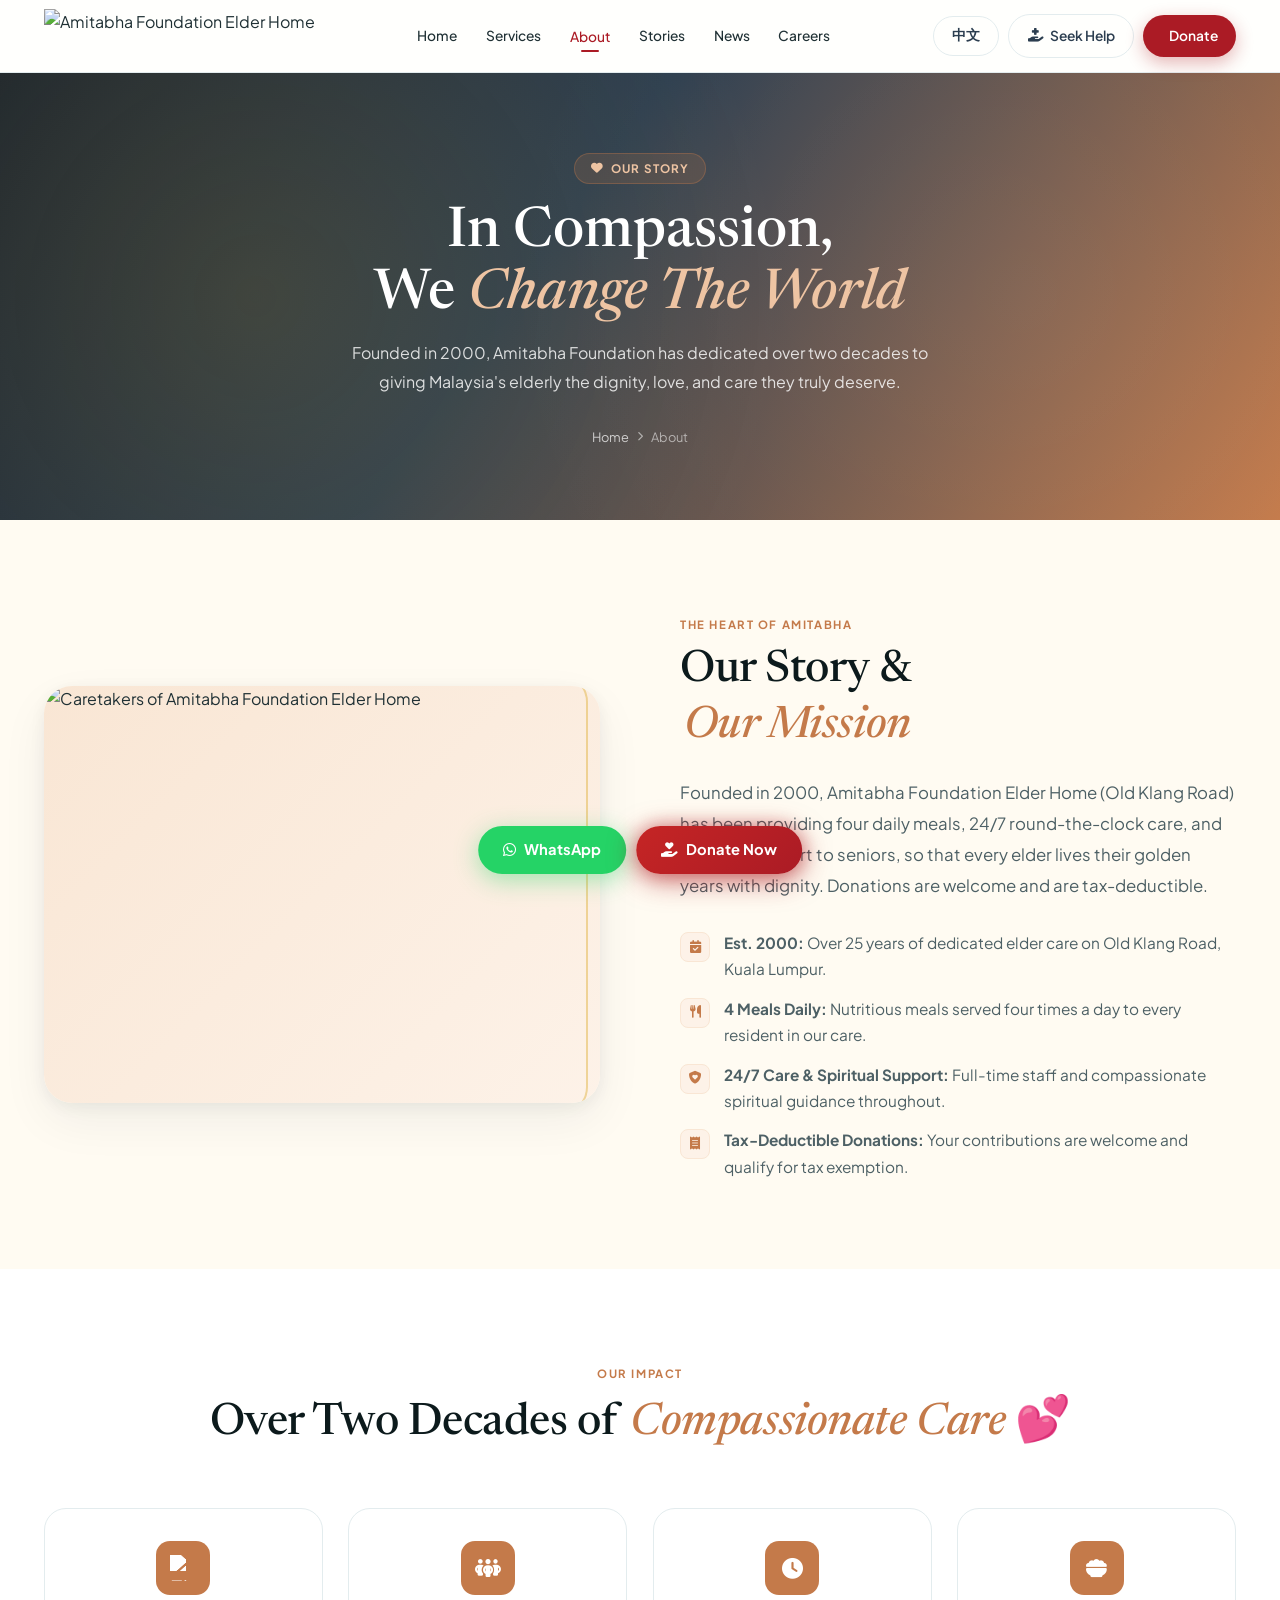
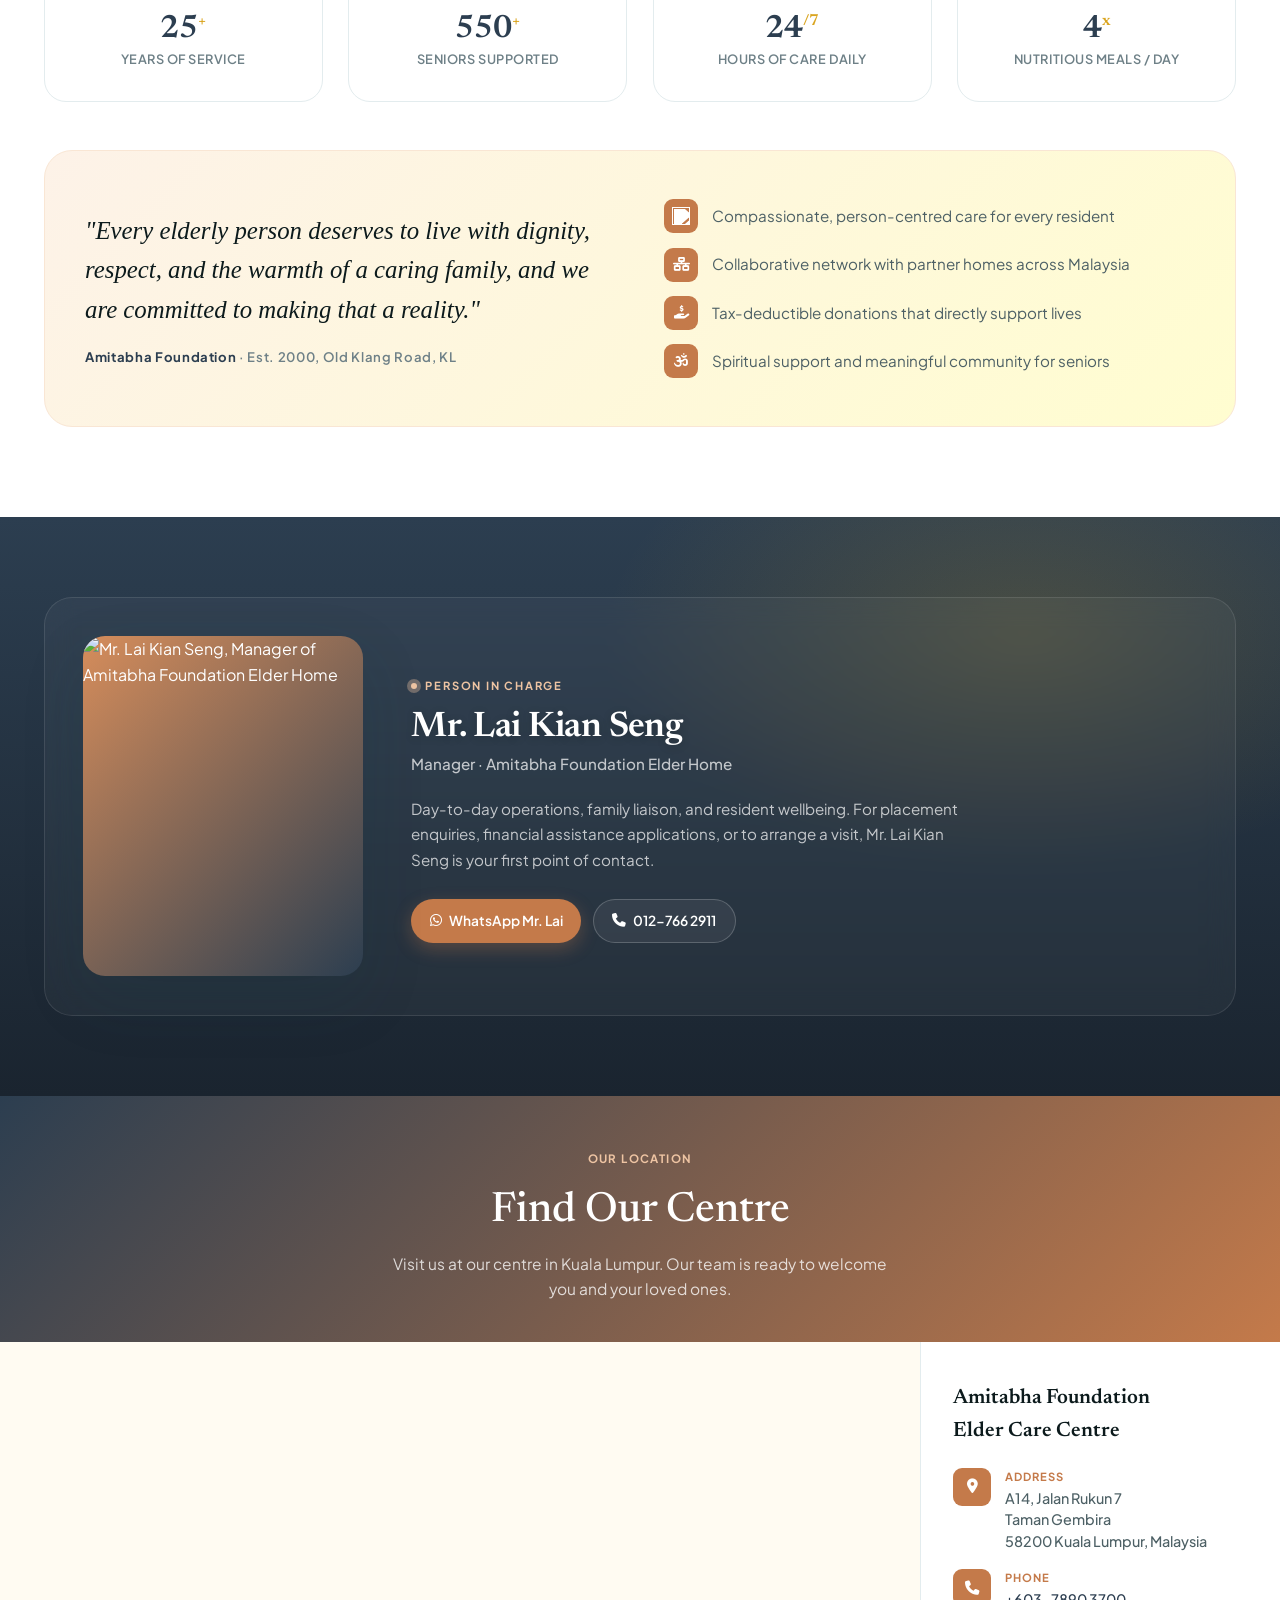
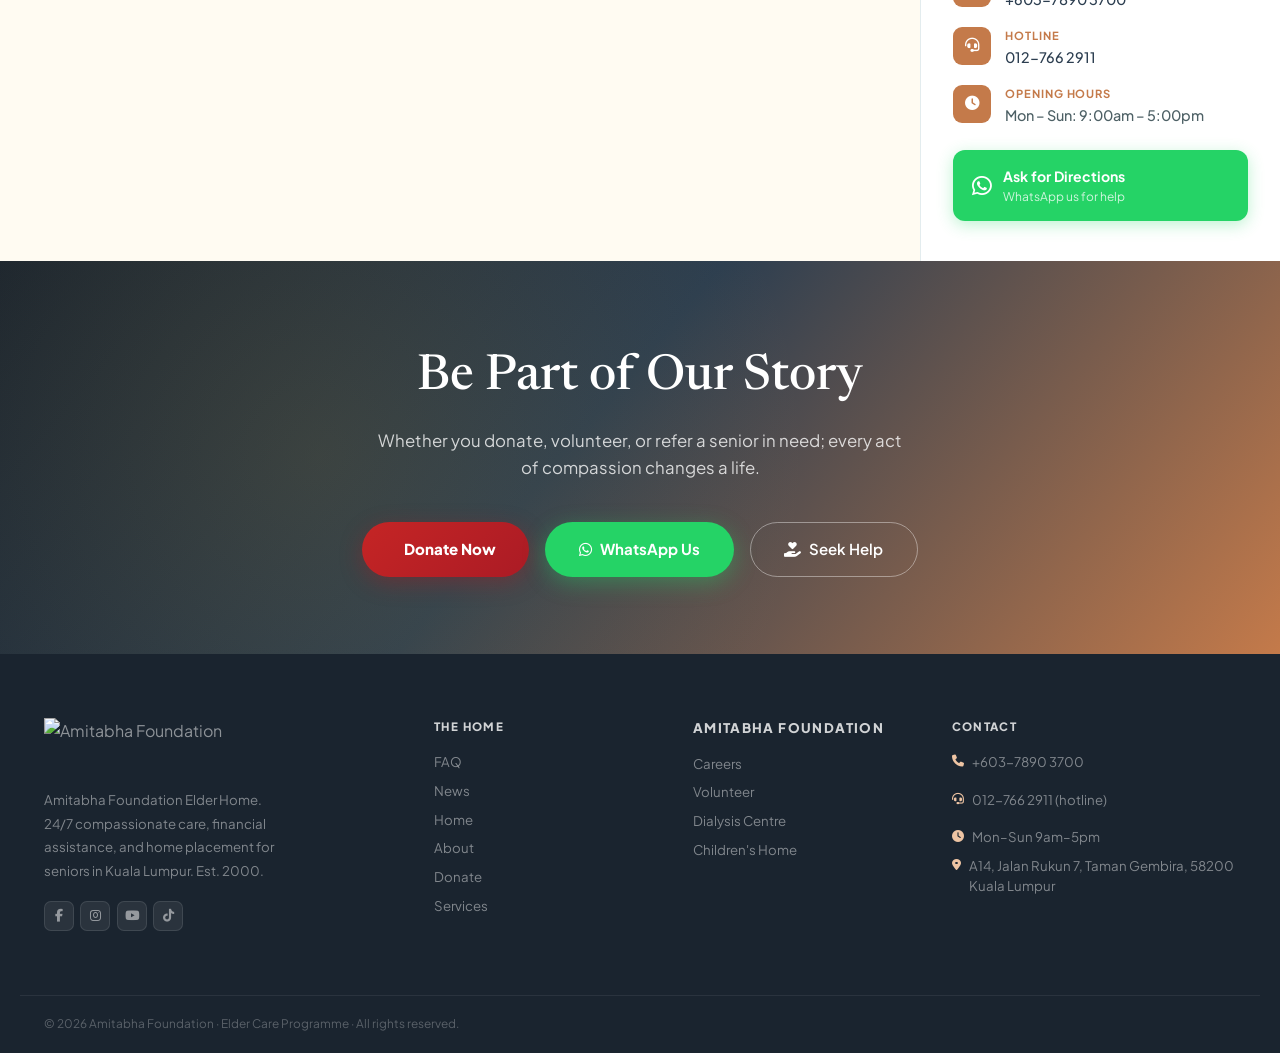
==== about.html @ 6948cfbd "Pin header, hide Sign In from visitors, stop cropping story videos - Use overflow-x: clip on html/bo" ====
﻿<!DOCTYPE html>
<html lang="en" data-zh-title="about.meta.title" data-zh-desc="about.meta.description">
<head>
<meta charset="UTF-8">
<meta name="viewport" content="width=device-width,initial-scale=1.0">
<title>About Us: Amitabha Foundation Elder Home</title>
<meta name="description" content="Founded in 2000, Amitabha Foundation Elder Home has dedicated over two decades to giving Malaysia's elderly the dignity, love, and care they truly deserve.">
<meta name="robots" content="index, follow">
<link rel="canonical" href="https://eldercare.amitabhafoundation.my/about">
<meta property="og:type" content="website">
<meta property="og:site_name" content="Amitabha Foundation Elder Home">
<meta property="og:url" content="https://eldercare.amitabhafoundation.my/about">
<meta property="og:title" content="About Us: Amitabha Foundation Elder Home">
<meta property="og:description" content="Founded in 2000, Amitabha Foundation Elder Home has dedicated over two decades to giving Malaysia's elderly the dignity, love, and care they truly deserve.">
<meta property="og:image" content="https://res.cloudinary.com/dwznza6l9/image/upload/q_auto/f_auto/v1778743537/Gemini_Generated_Image_l4ia4zl4ia4zl4ia_1_a6lpzp.png">
<meta property="og:image:width" content="1200">
<meta property="og:image:height" content="630">
<meta property="og:locale" content="en_MY">
<meta name="twitter:card" content="summary_large_image">
<meta name="twitter:title" content="About Us: Amitabha Foundation Elder Home">
<meta name="twitter:description" content="Founded in 2000, Amitabha Foundation Elder Home has dedicated over two decades to giving Malaysia's elderly the dignity, love, and care they truly deserve.">
<meta name="twitter:image" content="https://res.cloudinary.com/dwznza6l9/image/upload/q_auto/f_auto/v1778743537/Gemini_Generated_Image_l4ia4zl4ia4zl4ia_1_a6lpzp.png">
<link rel="icon" type="image/png" href="Photo/AF_EH%20ARGB%20LOGO%20.png">
  <link rel="icon" type="image/svg+xml" href="/favicon_io/EHKC_favicon.svg" />
  <link rel="apple-touch-icon" sizes="180x180" href="/favicon_io/apple-touch-icon.png" />
  <link rel="icon" type="image/png" sizes="32x32" href="/favicon_io/favicon-32x32.png" />
  <link rel="icon" type="image/png" sizes="16x16" href="/favicon_io/favicon-16x16.png" />
  <link rel="shortcut icon" href="/favicon.ico" />
  <link rel="manifest" href="/site.webmanifest" />
<link rel="preconnect" href="https://fonts.googleapis.com">
<link rel="preconnect" href="https://fonts.gstatic.com" crossorigin>
<script src="api-client.js"></script>
<link href="https://fonts.googleapis.com/css2?family=Plus+Jakarta+Sans:wght@400;500;600;700;800&family=Newsreader:ital,opsz,wght@0,6..72,400;0,6..72,500;0,6..72,600;1,6..72,400;1,6..72,500&display=swap" rel="stylesheet">
<link href="https://cdnjs.cloudflare.com/ajax/libs/font-awesome/6.5.0/css/all.min.css" rel="stylesheet">
<link rel="stylesheet" href="animations.css">
<style>
*,*::before,*::after{margin:0;padding:0;box-sizing:border-box}
:root{
  --teal-900:#1a242f;--teal-800:#2c3e50;--teal-700:#c47a4a;
  --teal-600:#d68d5b;--teal-500:#e3a681;--teal-400:#eec4a3;
  --teal-100:#f9e6d4;--teal-50:#fdf2e8;--teal-25:#fffaf3;
  --gold:#daa520;--gold-d:#b8881a;--gold-l:#f0c75e;
  --ink-900:#0c1a1c;--ink-700:#1f3034;--ink-500:#4d6065;--ink-400:#6e8087;
  --line:#e3ecee;--bg:#fffbf2;--cream:#fffdd0;
  --r:14px;--r-lg:22px;--r-xl:28px;
  --shadow-sm:0 1px 2px rgba(10,40,45,.04),0 2px 8px rgba(10,40,45,.04);
  --shadow:0 4px 16px rgba(10,40,45,.06),0 18px 48px rgba(10,40,45,.06);
  --shadow-lg:0 24px 64px rgba(6,59,61,.14);
  --t:.32s cubic-bezier(.4,0,.2,1);
  --max:1240px;--header-h:72px;
  --sans:"Plus Jakarta Sans",system-ui,sans-serif;
  --serif:"Newsreader",Georgia,serif;
}
html{scroll-behavior:smooth}
html{overflow-x:hidden;max-width:100%}
body{font-family:var(--sans);color:var(--ink-700);background:var(--bg);line-height:1.6;-webkit-font-smoothing:antialiased;overflow-x:hidden}
img{display:block;max-width:100%}
a{color:inherit;text-decoration:none}
ul{list-style:none}
button{font-family:inherit;cursor:pointer;border:none;background:none}

/* Topbar */
/* Header */
header{position:sticky;top:0;z-index:80;background:rgba(255,255,255,.86);backdrop-filter:saturate(160%) blur(18px);-webkit-backdrop-filter:saturate(160%) blur(18px);border-bottom:1px solid var(--line);transition:box-shadow var(--t),background var(--t)}
header.scrolled{background:rgba(255,255,255,.96);box-shadow:0 2px 18px rgba(10,40,45,.06)}
.hdr{max-width:var(--max);margin:auto;padding:0 1.5rem;height:var(--header-h);display:flex;align-items:center;justify-content:space-between;gap:1.2rem}
.brand{display:flex;align-items:center;gap:.7rem}
.brand img{height:54px;width:auto;display:block;object-fit:contain}
.nav{display:flex;gap:.1rem;align-items:center}
.nav a{font-size:.86rem;font-weight:500;color:var(--ink-700);padding:.5rem .85rem;border-radius:8px;transition:color .3s,background .3s}
.nav a:hover{background:rgba(247,230,233,.5);color:#ab1b25}
.nav a.on{color:#ab1b25;background:transparent}
.nav a.on::after{content:"";display:block;width:18px;height:2px;border-radius:2px;background:#ab1b25;margin:2px auto -6px}
.hdr-r{display:flex;align-items:center;gap:.55rem}
.btn{display:inline-flex;align-items:center;gap:.45rem;font-family:inherit;font-weight:600;font-size:.86rem;padding:.62rem 1.15rem;border-radius:999px;transition:all var(--t);white-space:nowrap}
.btn-ghost{color:var(--teal-800);border:1px solid var(--line)}
.btn-primary{background:var(--teal-700);color:#fff;box-shadow:0 6px 18px rgba(196,122,74,.32)}
.btn-primary:hover{background:var(--teal-700);transform:none;box-shadow:0 6px 18px rgba(196,122,74,.32)}
.btn-ghost:hover{background:rgba(196,122,74,.13);border-color:var(--teal-700);color:var(--teal-700)}
.btn-coral{color:#fff;background:#ab1b25;box-shadow:0 6px 18px rgba(171,26,31,.32)}
.btn-coral:hover{background:#8f1619}
.burger{display:none;flex-direction:column;gap:5px;padding:.5rem;cursor:pointer}
.burger span{width:22px;height:2px;background:var(--teal-800);border-radius:2px;transition:all var(--t)}
.burger.open span:nth-child(1){transform:translateY(7px) rotate(45deg)}
.burger.open span:nth-child(2){opacity:0}
.burger.open span:nth-child(3){transform:translateY(-7px) rotate(-45deg)}
.mob-menu{display:none;flex-direction:column;background:#fff;border-top:1px solid var(--line);padding:.6rem 1.5rem 1.2rem}
.mob-menu.open{display:flex}
.mob-menu a{padding:.7rem .3rem;font-size:.95rem;color:var(--ink-700);border-bottom:1px solid var(--line)}
.mob-menu a:last-child{border-bottom:none}

/* Page Hero */
.page-hero{background:linear-gradient(125deg,var(--teal-900) 0%,var(--teal-800) 42%,var(--teal-700) 100%);padding:5rem 1.5rem 4.5rem;text-align:center;position:relative;overflow:hidden}
.page-hero::before{content:'';position:absolute;inset:0;background:radial-gradient(circle at 20% 50%,rgba(218,165,32,.15),transparent 50%),radial-gradient(circle at 80% 50%,rgba(255,255,255,.05),transparent 50%)}
.page-hero-in{position:relative;z-index:1;max-width:760px;margin:auto}
.page-pill{display:inline-flex;align-items:center;gap:.45rem;background:rgba(196,122,74,.18);border:1px solid rgba(196,122,74,.35);color:#eec4a3;padding:.32rem .95rem;border-radius:50px;font-size:.73rem;font-weight:700;letter-spacing:.1em;text-transform:uppercase;margin-bottom:1.2rem}
.page-hero h1{font-family:var(--serif);font-size:clamp(2.2rem,5vw,3.6rem);font-weight:500;color:#fff;line-height:1.1;margin-bottom:.8rem}
.page-hero h1 em{font-style:italic;color:#eec4a3}
.page-hero p{font-size:1rem;color:rgba(255,255,255,.82);max-width:580px;margin:0 auto 1.6rem;line-height:1.8}
.breadcrumb{display:inline-flex;align-items:center;gap:.5rem;font-size:.8rem;color:rgba(255,255,255,.55)}
.breadcrumb a{color:rgba(255,255,255,.72);transition:color var(--t)}
.breadcrumb i{font-size:.6rem}

/* Section */
.sec{padding:6rem 0}
.sec-alt{background:#fff}
.wrap{max-width:var(--max);margin:auto;padding:0 1.5rem}
.eyebrow{display:inline-flex;align-items:center;gap:.5rem;font-size:.71rem;font-weight:700;letter-spacing:.14em;text-transform:uppercase;color:var(--teal-700);margin-bottom:.7rem}
.section-h{font-family:var(--serif);font-size:clamp(2rem,4vw,3rem);font-weight:500;color:var(--ink-900);line-height:1.15;margin-bottom:.9rem;letter-spacing:-.01em}
.section-h em{color:#c47a4a;font-style:italic;background:none!important;-webkit-background-clip:unset!important;background-clip:unset!important;animation:none!important;text-shadow:none!important;overflow:visible;padding-bottom:.12em;padding-left:.08em;display:inline-block;line-height:1.35}
.section-p{font-size:1rem;color:var(--ink-500);max-width:580px;line-height:1.85;margin-bottom:.8rem}

/* About Grid */
.about-grid{display:grid;grid-template-columns:1fr 1fr;gap:5rem;align-items:center}
.story-img{position:relative;border-radius:var(--r-xl);overflow:hidden;aspect-ratio:4/3;background:linear-gradient(135deg,var(--teal-100),var(--teal-50));box-shadow:var(--shadow);display:flex;align-items:center;justify-content:center}
.story-img::before{content:'';position:absolute;top:-12px;left:-12px;right:12px;bottom:-12px;border:2px solid var(--gold);border-radius:var(--r-xl);opacity:.4;z-index:0}
.story-img-ph{display:flex;flex-direction:column;align-items:center;gap:.7rem;color:var(--teal-700);opacity:.4;position:relative;z-index:1}
.story-img-ph i{font-size:4rem}
.story-img-ph p{font-size:.85rem;font-weight:500}
.story-badge{position:absolute;bottom:-18px;left:-18px;z-index:2;background:linear-gradient(135deg,var(--teal-700),var(--teal-800));color:#fff;border-radius:var(--r-lg);padding:1.1rem 1.3rem;text-align:center;box-shadow:var(--shadow)}
.story-badge .bn{font-family:var(--serif);font-size:2.1rem;font-weight:600;line-height:1}
.story-badge .bl{font-size:.68rem;text-transform:uppercase;letter-spacing:.06em;color:rgba(255,255,255,.7);margin-top:.18rem}
.value-list{margin-top:1.8rem;display:flex;flex-direction:column;gap:.85rem}
.v-item{display:flex;align-items:flex-start;gap:.9rem;font-size:.96rem;color:var(--ink-500);line-height:1.7}
.v-icon{width:30px;height:30px;border-radius:8px;flex-shrink:0;margin-top:.12rem;background:var(--teal-50);border:1px solid var(--teal-100);display:flex;align-items:center;justify-content:center;color:var(--teal-700);font-size:.8rem;transition:all var(--t)}
.v-item:hover .v-icon{background:var(--teal-700);color:#fff;border-color:var(--teal-700)}

/* Milestones */
.milestones-grid{display:grid;grid-template-columns:repeat(4,1fr);gap:1.5rem;margin-top:3rem}
.milestone-card{background:#fff;border-radius:var(--r-lg);padding:2rem 1.5rem;text-align:center;border:1px solid var(--line);transition:all var(--t)}
.milestone-card:hover{transform:translateY(-5px);box-shadow:var(--shadow);border-color:var(--teal-100)}
.milestone-icon{width:54px;height:54px;border-radius:14px;background:var(--teal-700);display:flex;align-items:center;justify-content:center;color:#fff;font-size:1.3rem;margin:0 auto 1.1rem}
.milestone-num{font-family:var(--serif);font-size:2rem;font-weight:600;color:var(--teal-800);line-height:1;margin-bottom:.25rem}
.milestone-num sup{font-size:1rem;color:var(--gold)}
.milestone-label{font-size:.8rem;color:var(--ink-400);font-weight:600;letter-spacing:.04em;text-transform:uppercase}

/* Mission Strip */
.mission-strip{background:linear-gradient(135deg,var(--teal-50),var(--cream));border-radius:var(--r-xl);padding:3rem 2.5rem;display:grid;grid-template-columns:1fr 1fr;gap:3rem;align-items:center;margin-top:3rem;border:1px solid var(--teal-100)}
.mission-quote{font-family:"Handlee",cursive;font-size:1.55rem;font-style:italic;color:var(--ink-900);line-height:1.6;margin-bottom:1rem}
.mission-attr{font-size:.82rem;color:var(--ink-400);font-weight:600;letter-spacing:.05em}
.mission-attr strong{color:var(--teal-800)}
.mission-points{display:flex;flex-direction:column;gap:.9rem}
.mp{display:flex;align-items:center;gap:.85rem;font-size:.95rem;color:var(--ink-500)}
.mp-icon{width:34px;height:34px;border-radius:9px;flex-shrink:0;background:var(--teal-700);display:flex;align-items:center;justify-content:center;color:#fff;font-size:.85rem}

/* CTA Band */
.cta-band{background:linear-gradient(130deg,var(--teal-900) 0%,var(--teal-800) 45%,var(--teal-700) 100%);padding:5rem 0;text-align:center;position:relative;overflow:hidden}
.cta-band::before{content:'';position:absolute;inset:0;background:radial-gradient(circle at 25% 50%,rgba(218,165,32,.12),transparent 50%)}
.cta-band h2{font-family:var(--serif);font-size:clamp(2rem,4vw,3.1rem);font-weight:500;color:#fff;margin-bottom:.7rem;position:relative}
.cta-band p{color:rgba(255,255,255,.78);font-size:1.05rem;max-width:540px;margin:0 auto 2.5rem;position:relative}
.cta-btns{display:flex;gap:1rem;justify-content:center;flex-wrap:wrap;position:relative}
.btn-cta-gold{padding:.9rem 2.1rem;background:linear-gradient(135deg,#c52525,#ab1b25);color:#fff;border-radius:999px;font-family:var(--sans);font-weight:800;font-size:.94rem;display:inline-flex;align-items:center;gap:.5rem;box-shadow:0 6px 22px rgba(171,26,31,.38);transition:all var(--t);border:none}
.btn-cta-gold:hover{transform:translateY(-3px);box-shadow:0 12px 32px rgba(171,26,31,.52)}
.btn-cta-wa{padding:.9rem 2.1rem;background:#25d366;color:#fff;border-radius:999px;font-family:var(--sans);font-weight:700;font-size:.94rem;display:inline-flex;align-items:center;gap:.5rem;box-shadow:0 6px 22px rgba(37,211,102,.38);transition:all var(--t)}
.btn-cta-wa:hover{background:#1ebe5a;transform:translateY(-3px)}
.btn-cta-out{padding:.9rem 2.1rem;border:1.5px solid rgba(255,255,255,.4);color:#fff;border-radius:999px;font-family:var(--sans);font-weight:600;font-size:.94rem;display:inline-flex;align-items:center;gap:.5rem;transition:all var(--t)}
.btn-cta-out:hover{background:rgba(255,255,255,.1);border-color:#fff}

/* PERSON IN CHARGE */
.pic-band{background:linear-gradient(180deg,var(--teal-800) 0%,var(--teal-900) 100%);padding:5rem 0;color:#fff;position:relative;overflow:hidden}
.pic-band::before{content:"";position:absolute;inset:0;background:radial-gradient(700px 400px at 80% 20%,rgba(218,165,32,.18),transparent 60%);pointer-events:none}
.pic-grid{position:relative}
.pic-card{display:grid;grid-template-columns:280px 1fr;gap:3rem;align-items:center;background:rgba(255,255,255,.04);border:1px solid rgba(255,255,255,.1);border-radius:var(--r-xl);padding:2.4rem;backdrop-filter:blur(14px)}
.pic-photo{position:relative;width:280px;height:340px;border-radius:var(--r-lg);overflow:hidden;background:linear-gradient(135deg,var(--teal-600),var(--teal-800));box-shadow:var(--shadow-lg)}
.pic-photo img{width:100%;height:100%;object-fit:cover;display:block}
.pic-meta{color:#fff}
.pic-eyebrow{display:inline-flex;align-items:center;gap:.5rem;font-size:.7rem;font-weight:700;letter-spacing:.16em;text-transform:uppercase;color:var(--teal-400);margin-bottom:.85rem}
.pic-eyebrow .dot{width:6px;height:6px;border-radius:50%;background:var(--teal-400);box-shadow:0 0 0 4px rgba(238,196,163,.35)}
.pic-name{font-family:var(--serif);font-weight:600;font-size:2.2rem;letter-spacing:-.015em;line-height:1.1;color:#fff;margin-bottom:.3rem;text-shadow:0 2px 8px rgba(0,0,0,.2)}
.pic-role{font-size:.95rem;color:rgba(255,255,255,.72);margin-bottom:1.2rem;font-weight:500}
.pic-bio{font-size:.95rem;color:rgba(255,255,255,.72);line-height:1.7;margin-bottom:1.6rem;max-width:560px}
.pic-actions{display:flex;gap:.7rem;flex-wrap:wrap}

/* LOCATION MAP */
.map-section{padding:0}
.map-header{background:linear-gradient(135deg,var(--teal-800),var(--teal-700));padding:3rem 1.5rem 2.5rem;text-align:center}
.map-header h2{font-family:var(--serif);font-size:clamp(1.8rem,3.5vw,2.6rem);font-weight:500;color:#fff;margin-bottom:.5rem}
.map-header p{color:rgba(255,255,255,.78);font-size:.97rem;max-width:520px;margin:0 auto}
.map-body{display:grid;grid-template-columns:1fr 360px;max-width:100%}
.map-iframe-wrap{position:relative;height:400px;overflow:hidden}
.map-iframe-wrap iframe{width:100%;height:100%;border:none;display:block}
.map-info{background:#fff;padding:2.5rem 2rem;display:flex;flex-direction:column;justify-content:center;gap:1rem;border-left:1px solid var(--line)}
.map-info h3{font-family:var(--serif);font-size:1.3rem;font-weight:600;color:var(--ink-900);margin-bottom:.2rem}
.mi-row{display:flex;align-items:flex-start;gap:.9rem}
.mi-ico{width:38px;height:38px;border-radius:9px;flex-shrink:0;background:var(--teal-700);display:flex;align-items:center;justify-content:center;color:#fff;font-size:.9rem}
.mi-body .lb{font-size:.7rem;font-weight:700;letter-spacing:.08em;text-transform:uppercase;color:var(--teal-700);margin-bottom:.15rem}
.mi-body .vl{font-size:.9rem;color:var(--ink-500);font-weight:500;line-height:1.5}
.mi-body a{color:var(--teal-800)}.mi-body a:hover{color:var(--teal-700)}
.map-cta{display:flex;align-items:center;gap:.7rem;margin-top:.5rem;padding:.9rem 1.2rem;background:#25d366;border-radius:12px;color:#fff;box-shadow:0 4px 16px rgba(37,211,102,.3);transition:all var(--t)}
.map-cta:hover{background:#1ebe5a;transform:translateY(-2px)}
.map-cta i{font-size:1.4rem}
.map-cta .mc-t{font-weight:700;font-size:.88rem}
.map-cta .mc-s{font-size:.75rem;color:rgba(255,255,255,.78)}

/* FOOTER */
footer{background:var(--teal-900);color:rgba(255,255,255,.5)}
.foot-top{max-width:var(--max);margin:auto;padding:3.5rem 1.5rem 2.5rem;display:grid;grid-template-columns:1.6fr 1fr 1fr 1.3fr;gap:2.5rem}
.foot-brand img{height:54px;width:auto;display:block;object-fit:contain;margin-bottom:1rem}
.foot-brand p{font-size:.83rem;line-height:1.8;color:rgba(255,255,255,.45);max-width:240px;margin-bottom:1.1rem}
.foot-soc{display:flex;gap:.4rem}
.foot-soc a{width:30px;height:30px;border-radius:7px;background:rgba(255,255,255,.07);border:1px solid rgba(255,255,255,.1);color:rgba(255,255,255,.5);display:inline-flex;align-items:center;justify-content:center;font-size:.8rem;transition:all var(--t)}
.foot-soc a:hover{background:var(--teal-700);color:#fff;border-color:var(--teal-700);transform:translateY(-2px)}
.foot-col h4{font-size:.72rem;font-weight:800;letter-spacing:.12em;text-transform:uppercase;color:rgba(255,255,255,.8);margin-bottom:1rem}
.foot-col a,.foot-col .fci{display:flex;align-items:flex-start;gap:.5rem;font-size:.83rem;color:rgba(255,255,255,.45);margin-bottom:.55rem;transition:color var(--t);line-height:1.5}
.foot-col a:hover{color:rgba(255,255,255,.85)}
.foot-col .fci i{color:var(--teal-400);font-size:.75rem;margin-top:.2rem;flex-shrink:0}
.foot-col a i{color:var(--teal-400);font-size:.75rem;flex-shrink:0}
.foot-bot{max-width:var(--max);margin:auto;padding:1.1rem 1.5rem;border-top:1px solid rgba(255,255,255,.07);display:flex;align-items:center;justify-content:space-between;flex-wrap:wrap;gap:.6rem}
.foot-bot p{font-size:.74rem;color:rgba(255,255,255,.28)}

/* Float WA */
.float-bar{position:fixed;bottom:1.6rem;left:50%;transform:translateX(-50%);z-index:999;display:flex;gap:.65rem;align-items:center}
.float-wa{display:inline-flex;align-items:center;gap:.5rem;padding:.78rem 1.55rem;border-radius:999px;font-weight:700;font-size:.92rem;font-family:var(--sans);white-space:nowrap;transition:all var(--t);background:#25d366;color:#fff;box-shadow:0 6px 24px rgba(37,211,102,.42);text-decoration:none}
.float-wa:hover{background:#1ebe5a;transform:translateY(-3px);box-shadow:0 10px 30px rgba(37,211,102,.58)}
.float-donate{display:inline-flex;align-items:center;gap:.5rem;padding:.78rem 1.55rem;border-radius:999px;font-weight:700;font-size:.92rem;font-family:var(--sans);white-space:nowrap;transition:all var(--t);background:linear-gradient(135deg,#c52525,#ab1b25);color:#fff;box-shadow:0 6px 28px rgba(171,26,31,.6),0 0 18px rgba(171,26,31,.35);animation:donatePulse 2.8s ease-in-out infinite;text-decoration:none}
.float-donate:hover{background:#8f1419;transform:translateY(-3px);box-shadow:0 10px 30px rgba(171,26,31,.55);animation-play-state:paused}
@keyframes donatePulse{0%,100%{box-shadow:0 6px 28px rgba(171,26,31,.6),0 0 16px rgba(171,26,31,.4),0 0 0 0 rgba(171,26,31,.0)}50%{box-shadow:0 8px 36px rgba(171,26,31,.8),0 0 40px rgba(171,26,31,.55),0 0 0 10px rgba(171,26,31,.12)}}
@media(max-width:640px){.float-bar{left:auto;right:1.2rem;transform:none;bottom:1.4rem;flex-direction:column;gap:.5rem}.float-wa,.float-donate{width:52px;height:52px;padding:0;border-radius:50%;justify-content:center;font-size:1.35rem}.float-wa .fl-label,.float-donate .fl-label{display:none}}

/* AOS */
.aos{opacity:0;transform:translateY(28px);transition:opacity .8s ease,transform .8s cubic-bezier(.2,.7,.3,1)}
.aos-l{opacity:0;transform:translateX(-28px);transition:opacity .8s ease,transform .8s cubic-bezier(.2,.7,.3,1)}
.aos-r{opacity:0;transform:translateX(28px);transition:opacity .8s ease,transform .8s cubic-bezier(.2,.7,.3,1)}
.aos.in,.aos-l.in,.aos-r.in{opacity:1;transform:none}
.d1{transition-delay:.08s}.d2{transition-delay:.16s}.d3{transition-delay:.24s}

@media(max-width:1024px){
  .nav{display:none}.burger{display:flex}.hdr-r .btn-ghost{display:none}
  .about-grid{grid-template-columns:1fr;gap:3rem}
  .story-img{max-width:460px;margin:auto}
  .milestones-grid{grid-template-columns:1fr 1fr}
  .mission-strip{grid-template-columns:1fr}
  .foot-top{grid-template-columns:1fr 1fr}
  .map-body{grid-template-columns:1fr}
  .map-info{border-left:none;border-top:1px solid var(--line)}
  .map-iframe-wrap{height:280px}
}
@media(max-width:900px){
  .pic-card{grid-template-columns:1fr;gap:1.6rem;padding:1.6rem;text-align:center}
  .pic-photo{margin:auto;width:200px;height:240px}
  .pic-actions{justify-content:center}
}
@media(max-width:640px){
  .sec{padding:3.5rem 0}
  .milestones-grid{grid-template-columns:1fr 1fr}
  .cta-band{padding:3.5rem 0}.cta-btns{flex-direction:column;align-items:center}
  .foot-top{grid-template-columns:1fr}
  .foot-bot{flex-direction:column;text-align:center}
  .mission-strip{padding:2rem 1.2rem}
}
@media(max-width:480px){
  .sec{padding:2.5rem 0}
  .wrap{padding:0 1.1rem}
  .cta-btns>*{width:100%;justify-content:center}
  h2.section-h{font-size:clamp(1.5rem,6vw,2rem)}
  .btn-lg{padding:.75rem 1.3rem;font-size:.88rem}
}</style>
<style>
@keyframes donateGlow{0%,100%{box-shadow:0 4px 18px rgba(171,26,31,.5),0 0 0 0 rgba(171,26,31,0)}50%{box-shadow:0 6px 28px rgba(171,26,31,.85),0 0 24px rgba(171,26,31,.5),0 0 0 8px rgba(171,26,31,.13)}}
.btn-cta-gold,.btn-coral{animation:donateGlow 2.5s ease-in-out infinite}
.donate-img{height:1.1em;width:auto;display:block;filter:brightness(0) invert(1) drop-shadow(0 0 4px rgba(255,255,255,.6))}
.donate-img-plain{height:1.1em;width:auto;vertical-align:middle;display:inline-block}
</style>
<link rel="stylesheet" href="responsive.css">
<script type="application/ld+json">
{
  "@context": "https://schema.org",
  "@type": "AboutPage",
  "name": "About Amitabha Foundation Elder Home",
  "url": "https://eldercare.amitabhafoundation.my/about",
  "description": "Founded in 2000, Amitabha Foundation Elder Home has dedicated over two decades to giving Malaysia's elderly the dignity, love, and care they truly deserve.",
  "about": {
    "@type": "Organization",
    "name": "Amitabha Foundation Elder Home",
    "foundingDate": "2000",
    "address": {
      "@type": "PostalAddress",
      "streetAddress": "A14, Jalan Rukun 7, Taman Gembira",
      "addressLocality": "Kuala Lumpur",
      "postalCode": "58200",
      "addressCountry": "MY"
    }
  }
}
</script>
</head>
<body>

<!-- HEADER -->
<header id="hdr">
  <div class="hdr">
    <a href="/" class="brand">
      <img src="Photo/AF_EH%20ARGB%20LOGO%20.png" alt="Amitabha Foundation Elder Home">
    </a>
    <nav class="nav">
      <a href="/" data-i18n="nav.home">Home</a>
      <a href="/services" data-i18n="nav.services">Services</a>
      <a href="/about" class="on" data-i18n="nav.about">About</a>
      <a href="/stories" data-i18n="nav.stories">Stories</a>

      <a href="/blog" data-i18n="nav.news">News</a>
      <a href="/jobs" data-i18n="nav.careers">Careers</a>
    </nav>
    <div class="hdr-r">
      <button class="lang-toggle btn btn-ghost" id="lang-toggle-desk">中文</button>
      <a href="https://wa.me/60127662911?text=I%20need%20help%20with%20elder%20care%20and%20support." class="btn btn-ghost"><i class="fa fa-hand-holding-medical"></i> <span data-i18n="nav.seekHelp">Seek Help</span></a>
      <div id="nav-auth"><a href="/login" class="btn btn-ghost"><i class="fa fa-user"></i> <span data-i18n="nav.signIn">Sign In</span></a></div>
      <a href="https://m.amitabhafoundation.my/en/donation" class="btn btn-coral" target="_blank" rel="noopener"><img src="Photo/Repair%20scenshot%20website/Donation%201.png" class="donate-img" alt=""> <span data-i18n="nav.donate">Donate</span></a>
      <button class="burger" id="burger" aria-label="Menu"><span></span><span></span><span></span></button>
    </div>
  </div>
  <nav class="mob-menu" id="mob-menu">
    <a href="/" data-i18n="nav.home">Home</a>
    <a href="/services" data-i18n="nav.services">Services</a>
    <a href="/about" data-i18n="nav.about">About</a>
    <a href="/stories" data-i18n="nav.stories">Stories</a>

    <a href="/blog" data-i18n="nav.news">News</a>
    <a href="/jobs" data-i18n="nav.careers">Careers</a>
    <a href="/login" id="mob-signin"><i class="fa fa-user"></i> <span data-i18n="nav.signIn">Sign In</span></a>
    <a href="https://wa.me/60127662911?text=I%20need%20help%20with%20elder%20care%20and%20support." style="color:var(--teal-700);font-weight:700"><i class="fa fa-hand-holding-medical"></i> <span data-i18n="nav.seekHelp">Seek Help</span></a>
    <a href="https://m.amitabhafoundation.my/en/donation" target="_blank" rel="noopener" style="color:#ab1b25;font-weight:700"><img src="Photo/Repair%20scenshot%20website/Donation%201.png" class="donate-img-plain" alt=""> <span data-i18n="nav.donateNow">Donate Now</span></a>
    <button class="lang-toggle btn btn-ghost" style="width:100%;text-align:left;margin-top:.5rem">中文</button>
  </nav>
</header>

<!-- PAGE HERO -->
<div class="page-hero">
  <div class="page-hero-in">
    <div class="page-pill"><i class="fa fa-heart"></i> <span data-i18n="about.hero.pill">Our Story</span></div>
    <h1 data-i18n-html="about.hero.h1">In Compassion,<br>We <em>Change The World</em></h1>
    <p data-i18n="about.hero.p">Founded in 2000, Amitabha Foundation has dedicated over two decades to giving Malaysia's elderly the dignity, love, and care they truly deserve.</p>
    <div class="breadcrumb"><a href="/" data-i18n="nav.home">Home</a><i class="fa fa-chevron-right"></i><span data-i18n="nav.about">About</span></div>
  </div>
</div>

<!-- ABOUT STORY -->
<section class="sec" id="about">
  <div class="wrap">
    <div class="about-grid">
      <div class="story-img aos-l">
        <img src="Photo/Ehkc%20photo/Gemini_Generated_Image_gl22dmgl22dmgl22.png" alt="Caretakers of Amitabha Foundation Elder Home" style="position:absolute;inset:0;width:100%;height:100%;object-fit:cover;z-index:1;display:block">
      </div>
      <div class="aos-r d1">
        <div class="eyebrow" data-i18n="about.story.eyebrow">The Heart of Amitabha</div>
        <h2 class="section-h" data-i18n-html="about.story.h2">Our Story &amp;<br><em>Our Mission</em></h2>
        <p class="section-p" data-i18n="about.story.p">Founded in 2000, Amitabha Foundation Elder Home (Old Klang Road) has been providing four daily meals, 24/7 round-the-clock care, and spiritual support to seniors, so that every elder lives their golden years with dignity. Donations are welcome and are tax-deductible.</p>
        <ul class="value-list">
          <li class="v-item"><div class="v-icon"><i class="fa fa-calendar-check"></i></div><span data-i18n-html="about.value1"><strong>Est. 2000:</strong> Over 25 years of dedicated elder care on Old Klang Road, Kuala Lumpur.</span></li>
          <li class="v-item"><div class="v-icon"><i class="fa fa-utensils"></i></div><span data-i18n-html="about.value2"><strong>4 Meals Daily:</strong> Nutritious meals served four times a day to every resident in our care.</span></li>
          <li class="v-item"><div class="v-icon"><i class="fa fa-shield-heart"></i></div><span data-i18n-html="about.value3"><strong>24/7 Care &amp; Spiritual Support:</strong> Full-time staff and compassionate spiritual guidance throughout.</span></li>
          <li class="v-item"><div class="v-icon"><i class="fa fa-receipt"></i></div><span data-i18n-html="about.value4"><strong>Tax-Deductible Donations:</strong> Your contributions are welcome and qualify for tax exemption.</span></li>
        </ul>
      </div>
    </div>
  </div>
</section>

<!-- MILESTONES -->
<section class="sec sec-alt">
  <div class="wrap">
    <div style="text-align:center;margin-bottom:3rem">
      <div class="eyebrow aos" style="justify-content:center" data-i18n="about.mile.eyebrow">Our Impact</div>
      <h2 class="section-h aos d1" data-i18n-html="about.mile.h2">Over Two Decades of <em>Compassionate Care</em> 💕</h2>
    </div>
    <div class="milestones-grid">
      <div class="milestone-card aos">
        <div class="milestone-icon"><img src="Photo/Repair%20scenshot%20website/Elderly%20Home%20Placement.png" alt="Elderly Home Placement" style="width:26px;height:26px;object-fit:contain;filter:brightness(0) invert(1)"></div>
        <div class="milestone-num">25<sup>+</sup></div>
        <div class="milestone-label" data-i18n="about.mile1.label">Years of Service</div>
      </div>
      <div class="milestone-card aos d1">
        <div class="milestone-icon"><i class="fa fa-people-group"></i></div>
        <div class="milestone-num">550<sup>+</sup></div>
        <div class="milestone-label" data-i18n="about.mile2.label">Seniors Supported</div>
      </div>
      <div class="milestone-card aos d2">
        <div class="milestone-icon"><i class="fa fa-clock"></i></div>
        <div class="milestone-num">24<sup>/7</sup></div>
        <div class="milestone-label" data-i18n="about.mile3.label">Hours of Care Daily</div>
      </div>
      <div class="milestone-card aos d3">
        <div class="milestone-icon"><i class="fa fa-bowl-food"></i></div>
        <div class="milestone-num">4<sup>x</sup></div>
        <div class="milestone-label" data-i18n="about.mile4.label">Nutritious Meals / Day</div>
      </div>
    </div>

    <div class="mission-strip">
      <div>
        <p class="mission-quote" data-i18n="about.mission.quote">"Every elderly person deserves to live with dignity, respect, and the warmth of a caring family, and we are committed to making that a reality."</p>
        <p class="mission-attr" data-i18n-html="about.mission.attr"><strong>Amitabha Foundation</strong> · Est. 2000, Old Klang Road, KL</p>
      </div>
      <div class="mission-points">
        <div class="mp"><div class="mp-icon"><img src="Photo/Repair%20scenshot%20website/Compassion.png" alt="" style="width:18px;height:18px;object-fit:contain;filter:brightness(0) invert(1)"></div><span data-i18n="about.mp1">Compassionate, person-centred care for every resident</span></div>
        <div class="mp"><div class="mp-icon"><i class="fa fa-network-wired"></i></div><span data-i18n="about.mp2">Collaborative network with partner homes across Malaysia</span></div>
        <div class="mp"><div class="mp-icon"><i class="fa fa-hand-holding-dollar"></i></div><span data-i18n="about.mp3">Tax-deductible donations that directly support lives</span></div>
        <div class="mp"><div class="mp-icon"><i class="fa fa-om"></i></div><span data-i18n="about.mp4">Spiritual support and meaningful community for seniors</span></div>
      </div>
    </div>
  </div>
</section>

<!-- PERSON IN CHARGE -->
<section class="pic-band">
  <div class="wrap">
    <div class="pic-grid">
      <div class="pic-card">
        <div class="pic-photo"><img src="Photo/EHKC%20CORPORATE/_DSC3358.jpg" alt="Mr. Lai Kian Seng, Manager of Amitabha Foundation Elder Home" loading="lazy"></div>
        <div class="pic-meta">
          <div class="pic-eyebrow"><span class="dot"></span> <span data-i18n="pic.eyebrow">Person in charge</span></div>
          <h3 class="pic-name" data-i18n="pic.name">Mr. Lai Kian Seng</h3>
          <div class="pic-role" data-i18n="pic.role">Manager · Amitabha Foundation Elder Home</div>
          <p class="pic-bio" data-i18n="pic.bio">Day-to-day operations, family liaison, and resident wellbeing. For placement enquiries, financial assistance applications, or to arrange a visit, Mr. Lai Kian Seng is your first point of contact.</p>
          <div class="pic-actions">
            <a href="https://wa.me/60127662911" class="btn btn-primary" target="_blank" rel="noopener"><i class="fab fa-whatsapp"></i> <span data-i18n="pic.cta">WhatsApp Mr. Lai</span></a>
            <a href="tel:+60127662911" class="btn btn-ghost" style="background:rgba(255,255,255,.06);color:#fff;border-color:rgba(255,255,255,.2)"><i class="fa fa-phone"></i> 012-766 2911</a>
          </div>
        </div>
      </div>
    </div>
  </div>
</section>

<!-- LOCATION MAP -->
<div class="map-section" id="location">
  <div class="map-header">
    <div class="eyebrow" style="display:inline-flex;align-items:center;gap:.4rem;font-size:.72rem;font-weight:700;letter-spacing:.12em;text-transform:uppercase;color:#eec4a3;margin-bottom:.6rem" data-i18n="loc.eyebrow">Our Location</div>
    <h2 data-i18n="loc.h2">Find Our Centre</h2>
    <p data-i18n="loc.p">Visit us at our centre in Kuala Lumpur. Our team is ready to welcome you and your loved ones.</p>
  </div>
  <div class="map-body">
    <div class="map-iframe-wrap">
      <iframe src="https://maps.google.com/maps?q=Taman+Gembira+Jalan+Rukun+7+58200+Kuala+Lumpur+Malaysia&output=embed&z=16" allowfullscreen="" loading="lazy" referrerpolicy="no-referrer-when-downgrade" title="Amitabha Foundation Location"></iframe>
    </div>
    <div class="map-info">
      <h3 data-i18n-html="loc.name">Amitabha Foundation<br>Elder Care Centre</h3>
      <div class="mi-row"><div class="mi-ico"><i class="fa fa-location-dot"></i></div><div class="mi-body"><div class="lb" data-i18n="loc.addr.lb">Address</div><div class="vl">A14, Jalan Rukun 7<br>Taman Gembira<br>58200 Kuala Lumpur, Malaysia</div></div></div>
      <div class="mi-row"><div class="mi-ico"><i class="fa fa-phone"></i></div><div class="mi-body"><div class="lb" data-i18n="loc.phone.lb">Phone</div><div class="vl"><a href="tel:+60378903700">+603-7890 3700</a></div></div></div>
      <div class="mi-row"><div class="mi-ico"><i class="fa fa-headset"></i></div><div class="mi-body"><div class="lb" data-i18n="loc.hotline.lb">Hotline</div><div class="vl"><a href="tel:+60127662911">012-766 2911</a></div></div></div>
      <div class="mi-row"><div class="mi-ico"><i class="fa fa-clock"></i></div><div class="mi-body"><div class="lb" data-i18n="loc.hours.lb">Opening Hours</div><div class="vl" data-i18n="loc.hours.val">Mon – Sun: 9:00am – 5:00pm</div></div></div>
      <a class="map-cta" href="https://wa.me/60127662911?text=Hello%2C%20I%20would%20like%20to%20visit%20the%20Amitabha%20Foundation%20centre." target="_blank" rel="noopener">
        <i class="fab fa-whatsapp"></i>
        <div><div class="mc-t" data-i18n="loc.dir.title">Ask for Directions</div><div class="mc-s" data-i18n="loc.dir.sub">WhatsApp us for help</div></div>
      </a>
    </div>
  </div>
</div>

<!-- CTA BAND -->
<div class="cta-band">
  <div class="wrap">
    <h2 data-i18n="about.cta.h2">Be Part of Our Story</h2>
    <p data-i18n="about.cta.p">Whether you donate, volunteer, or refer a senior in need; every act of compassion changes a life.</p>
    <div class="cta-btns">
      <a href="https://m.amitabhafoundation.my/en/donation" class="btn-cta-gold" target="_blank" rel="noopener"><img src="Photo/Repair%20scenshot%20website/Donation%201.png" class="donate-img" alt=""> <span data-i18n="nav.donateNow">Donate Now</span></a>
      <a href="https://wa.me/60127662911?text=Hello%2C%20I%20need%20help%20with%20Elder%20Support." class="btn-cta-wa" target="_blank" rel="noopener" data-i18n-html="st.cta.wa"><i class="fab fa-whatsapp"></i> WhatsApp Us</a>
      <a href="https://wa.me/60127662911?text=I%20need%20help%20with%20elder%20care%20and%20support." class="btn-cta-out"><i class="fa fa-hand-holding-heart"></i> <span data-i18n="cta.seekHelp">Seek Help</span></a>
    </div>
  </div>
</div>

<!-- FOOTER -->
<footer>
  <div class="foot-top">
    <div class="foot-brand">
      <a href="https://amitabhafoundation.my/" target="_blank" rel="noopener"><img src="Photo/AF_EH%20ARGB%20LOGO%20.png" alt="Amitabha Foundation"></a>
      <p data-i18n="foot.p">Amitabha Foundation Elder Home. 24/7 compassionate care, financial assistance, and home placement for seniors in Kuala Lumpur. Est. 2000.</p>
      <div class="foot-soc">
        <a href="https://www.facebook.com/people/Amitabha-Foundation-Elder-Home/61578688747686/" target="_blank" rel="noopener"><i class="fab fa-facebook-f"></i></a>
        <a href="https://www.instagram.com/amitabhafoundation" target="_blank" rel="noopener"><i class="fab fa-instagram"></i></a>
        <a href="https://www.youtube.com/@amitabhafoundation" target="_blank" rel="noopener"><i class="fab fa-youtube"></i></a>
        <a href="#"><i class="fab fa-tiktok"></i></a>
      </div>
    </div>
    <div class="foot-col">
      <h4 data-i18n="foot.c1.h4">The Home</h4>
      <a href="/faq" data-i18n="foot.c1.faq">FAQ</a>
      <a href="/blog" data-i18n="foot.c1.news">News</a>
      <a href="/" data-i18n="foot.c1.home">Home</a>
      <a href="/about" data-i18n="foot.c1.about">About</a>
      <a href="https://m.amitabhafoundation.my/en/donation" target="_blank" rel="noopener" data-i18n="foot.c1.donate">Donate</a>

      <a href="/services" data-i18n="foot.c1.services">Services</a>
    </div>
    <div class="foot-col">
      <h4><a href="https://amitabhafoundation.my/" target="_blank" rel="noopener" style="color:inherit;text-decoration:none" data-i18n="foot.c2.h4">Amitabha Foundation</a></h4>
      <a href="/jobs" data-i18n="foot.c2.careers">Careers</a>
      <a href="https://wa.me/60127662911" target="_blank" rel="noopener" data-i18n="foot.c2.volunteer">Volunteer</a>
      <a href="https://amitabhafoundation.my/" target="_blank" rel="noopener" data-i18n="foot.c2.dialysis">Dialysis Centre</a>
      <a href="https://amitabhafoundation.my/" target="_blank" rel="noopener" data-i18n="foot.c2.children">Children's Home</a>
    </div>
    <div class="foot-col">
      <h4 data-i18n="foot.c3.h4">Contact</h4>
      <div class="fci"><i class="fa fa-phone"></i><a href="tel:+60378903700">+603-7890 3700</a></div>
      <div class="fci"><i class="fa fa-headset"></i><a href="tel:+60127662911">012-766 2911 (hotline)</a></div>
      <div class="fci"><i class="fa fa-clock"></i><span data-i18n="foot.c3.hours">Mon–Sun 9am–5pm</span></div>
      <div class="fci"><i class="fa fa-location-dot"></i><span>A14, Jalan Rukun 7, Taman Gembira, 58200 Kuala Lumpur</span></div>
    </div>
  </div>
  <div class="foot-bot">
    <p data-i18n="foot.copyright">© 2026 Amitabha Foundation · Elder Care Programme · All rights reserved.</p>
  </div>
</footer>

<div class="float-bar">
  <a class="float-wa" href="https://wa.me/60127662911" target="_blank" rel="noopener"><i class="fab fa-whatsapp"></i> <span class="fl-label">WhatsApp</span></a>
  <a class="float-donate" href="https://m.amitabhafoundation.my/en/donation" target="_blank" rel="noopener"><i class="fa fa-hand-holding-heart"></i> <span class="fl-label" data-i18n="float.donate">Donate Now</span></a>
</div>

<script>
const hdr=document.getElementById('hdr');
const burger=document.getElementById('burger');
const mob=document.getElementById('mob-menu');
burger.addEventListener('click',()=>{burger.classList.toggle('open');mob.classList.toggle('open');});
mob.querySelectorAll('a').forEach(a=>a.addEventListener('click',()=>{burger.classList.remove('open');mob.classList.remove('open');}));
window.addEventListener('scroll',()=>{hdr.classList.toggle('scrolled',window.scrollY>30);},{passive:true});
const aosObs=new IntersectionObserver(entries=>{entries.forEach(e=>{if(e.isIntersecting){e.target.classList.add('in');aosObs.unobserve(e.target);}});},{threshold:.12});
document.querySelectorAll('.aos,.aos-l,.aos-r').forEach(el=>aosObs.observe(el));
(async () => {
  const { data: { session } } = await sb.auth.getSession();
  if (!session) return;
  const { data: profile } = await sb.from('profiles').select('name,role').eq('id', session.user.id).single();
  const first = (profile?.name || session.user.email?.split('@')[0] || 'Account').split(' ')[0];
  if (profile?.role !== 'admin') return;
  document.body.classList.add('is-admin');
  const dest = 'admin.html';
  const authEl = document.getElementById('nav-auth');
  const mobEl  = document.getElementById('mob-signin');
  if (authEl) authEl.innerHTML = `<a href="${dest}" class="btn btn-ghost"><i class="fa fa-user"></i> ${first}</a>`;
  if (mobEl)  { mobEl.href = dest; mobEl.innerHTML = `<i class="fa fa-user"></i> ${first}`; }
})();
</script>
<script src="lang.js"></script>
<script>if (typeof initLang === 'function') initLang();</script>
<script src="animations.js"></script>
</body>
</html>
---- responsive.css ----
/* ======================================================
   EHKC — Global Responsive Overrides (clamp-first)
   Link this LAST in <head> after all inline <style> blocks
   ====================================================== */

/* 1. Overflow guard — missing on dashboard, login, signup, admin
      `clip` (not `hidden`) so <body> doesn't become a scroll container,
      which would stop the sticky header from pinning. */
html, body { overflow-x: hidden; max-width: 100%; }
@supports (overflow-x: clip) {
  html, body { overflow-x: clip !important; }
}

/* 1b. Header always pinned to the top while scrolling */
#hdr { position: sticky !important; top: 0; z-index: 100; }

/* 1c. Sign In is admin-only — revealed by the nav-auth script for admins */
#nav-auth, #mob-signin { display: none !important; }
body.is-admin #nav-auth { display: block !important; }
body.is-admin #mob-signin { display: flex !important; }

/* 2. Hide cursor-glow on touch devices — better than JS width check */
@media (pointer: coarse) {
  #cursor-glow { display: none !important; }
}

/* 3. Burger tap target (appears at ≤1024px) */
@media (max-width: 1024px) {
  .burger {
    padding: 0.7rem;
    min-width: 44px;
    min-height: 44px;
    display: flex;
    justify-content: center;
    align-items: center;
  }
}

/* 4. Fluid container padding — replaces all wrap/section breakpoint overrides */
.wrap {
  padding-left:  clamp(0.7rem, 3.5vw, 1.5rem) !important;
  padding-right: clamp(0.7rem, 3.5vw, 1.5rem) !important;
}

/* 5. Fluid section vertical spacing */
.sec, .section {
  padding-top:    clamp(2rem, 7vw, 6rem) !important;
  padding-bottom: clamp(2rem, 7vw, 6rem) !important;
}
.sec-tight {
  padding-top:    clamp(1.5rem, 5vw, 4rem) !important;
  padding-bottom: clamp(1.5rem, 5vw, 4rem) !important;
}

/* 6. Fluid hero min-height — no more fixed 760px on 320px screens */
.hero { min-height: clamp(380px, 60vh, 760px) !important; }
.hero-in {
  padding: clamp(1.8rem, 6vw, 4.5rem) clamp(0.7rem, 3.5vw, 1.5rem)
           clamp(2.5rem, 8vw, 6rem) !important;
}

/* 7. Fluid hero heading — fills the range below existing clamp floors */
.hero h1  { font-size: clamp(1.55rem, 7vw, 4.6rem) !important; }
.hero-sub { font-size: clamp(0.88rem, 2.5vw, 1.05rem) !important; }

/* 8. Hero shapes scale down fluidly — prevents right-edge overflow on narrow screens */
.hero-shape.s1 {
  width:  clamp(140px, 35vw, 420px) !important;
  height: clamp(140px, 35vw, 420px) !important;
}
.hero-shape.s2 {
  width:  clamp(120px, 28vw, 340px) !important;
  height: clamp(120px, 28vw, 340px) !important;
}
@media (max-width: 360px) {
  .hero-shape.s3 { display: none; }
}

/* 9. Page hero heading (services, about, faq, jobs, stories) */
.page-hero h1 { font-size: clamp(1.5rem, 7vw, 3.5rem) !important; }

/* 10. Section headings and body copy */
h2.section-h { font-size: clamp(1.25rem, 4.5vw, 2.8rem) !important; }
.section-p   { font-size: clamp(0.88rem, 2vw, 1.05rem) !important; }

/* 11. Fluid grid gap — all multi-column grids */
.svc-grid, .why-grid, .story-grid, .stats-in,
.milestones-grid, .nums-grid, .vol-grid, .news-grid,
.steps-grid, .evt-grid, .photo-grid {
  gap: clamp(0.75rem, 2.5vw, 1.6rem) !important;
}

/* 12. Fluid card padding */
.svc-card, .why-card, .story-card, .stat,
.about-card, .mfaq-card {
  padding: clamp(1rem, 3vw, 2rem) !important;
}

/* 13. Auto-collapsing grids — column count driven by available space, not breakpoints
       min(Xpx, 100%) ensures single-column on screens narrower than X */
.svc-grid  { grid-template-columns: repeat(auto-fit, minmax(min(260px, 100%), 1fr)) !important; }
.why-grid  { grid-template-columns: repeat(auto-fit, minmax(min(220px, 100%), 1fr)) !important; }
.stats-in  { grid-template-columns: repeat(auto-fit, minmax(min(200px, 100%), 1fr)) !important; }

/* 14. Footer fluid padding */
.foot-top {
  padding: clamp(2rem, 5vw, 4.5rem) clamp(0.7rem, 3.5vw, 1.5rem) !important;
}
.foot-bot {
  padding:   clamp(0.8rem, 2vw, 1.2rem) clamp(0.7rem, 3.5vw, 1.5rem) !important;
  font-size: clamp(0.68rem, 1.8vw, 0.82rem) !important;
}

/* 15. CTA band and parallax break */
.cta-band, .pb-in {
  padding: clamp(2rem, 6vw, 5rem) clamp(0.7rem, 3.5vw, 1.5rem) !important;
}
.pb-quote { font-size: clamp(1.3rem, 4vw, 2.6rem) !important; }

/* 16. Map iframe — fluid height */
.map-iframe-wrap { height: clamp(200px, 40vw, 400px) !important; }

/* 17. Gallery thumbnails — fluid min column width */
.gal-thumbs {
  grid-template-columns: repeat(auto-fill, minmax(min(120px, 100%), 1fr)) !important;
}

/* 18. Auth pages (login / signup) — fluid card padding */
.auth-card {
  padding: clamp(1.2rem, 5vw, 2.8rem) !important;
}
.auth-logo { height: clamp(44px, 10vw, 70px) !important; }
.auth-card h1 { font-size: clamp(1.2rem, 4.5vw, 1.7rem) !important; }
.page-wrap {
  padding: clamp(1rem, 4vw, 2rem) clamp(0.5rem, 3vw, 1.5rem) !important;
}

/* 19. Form inputs — 16px prevents iOS viewport zoom on focus */
@media (max-width: 480px) {
  .f-group input, .f-group select, .f-group textarea,
  .fld input, .fld select, .fld textarea {
    font-size: 16px;
    min-height: 44px;
    padding: 0.75rem 0.85rem;
  }
}

/* 20. Admin page — fluid padding throughout */
.admin-main { padding: clamp(0.6rem, 2.5vw, 1.5rem) !important; }
.form-card  { padding: clamp(0.9rem, 3vw, 1.8rem) !important; }
.stat-card  { padding: clamp(0.7rem, 2.5vw, 1.2rem) !important; }
.stat-card .num { font-size: clamp(1.3rem, 4vw, 1.8rem) !important; }
.modal      { padding: clamp(1rem, 3.5vw, 2rem) !important; }

/* Fix mob-tabs sliding under sticky header (header = 60px) */
@media (max-width: 720px) {
  .mob-tabs { top: 60px; }
}

/* Admin mobile form buttons */
@media (max-width: 480px) {
  .btn-row { flex-direction: column; gap: 0.6rem; }
  .btn-row .btn { width: 100%; justify-content: center; }
  .mob-tab {
    padding:   clamp(0.4rem, 1.8vw, 0.8rem) clamp(0.4rem, 2vw, 1rem);
    font-size: clamp(0.72rem, 1.8vw, 0.88rem);
  }
}

/* 21. Dashboard — fluid padding */
main {
  padding: clamp(1rem, 3.5vw, 2rem) clamp(0.6rem, 3vw, 1.5rem)
           clamp(1.8rem, 5vw, 3rem) !important;
}
.dash-card { padding: clamp(0.9rem, 3vw, 1.5rem) !important; }
.info-card { padding: clamp(1rem, 3vw, 1.8rem) !important; }
.dash-hero { padding: clamp(1rem, 3.5vw, 2rem) !important; }
.dash-hero-info h1 { font-size: clamp(1.2rem, 4vw, 1.8rem) !important; }

/* 22. Jobs page */
.job-card  { padding: clamp(1rem, 3vw, 2rem) !important; }
.job-apply { min-height: 44px; }
@media (max-width: 480px) {
  .job-apply { width: 100%; justify-content: center; }
  .hb-cta a  { width: 100%; justify-content: center; min-height: 44px; }
}

/* 23. Suppress heavy 3D/animation effects on narrow screens */
@media (max-width: 480px) {
  .depth-section { transform: none !important; opacity: 1 !important; }
  .stat:hover, .svc-card:hover, .why-card:hover, .story-card:hover {
    transform: translateY(-3px);
  }
}
@media (max-width: 360px) {
  .pb-c       { animation: none; }
  .hero-trust { display: none; }
}

/* 24. About image — desktop keeps 5/6 ratio + 3D tilt
        mobile gets elongated 9/16 (phone-screen ratio) with no tilt */
@media (max-width: 640px) {
  .about-img {
    aspect-ratio: 9 / 16 !important;
    max-height: none !important;
    transform: none !important;
    border-radius: 28px !important;
    box-shadow:
      0 24px 60px rgba(0,0,0,.22),
      0 4px 16px rgba(196,122,74,.18) !important;
    background-position: center top !important;
  }
  .about-media:hover .about-img {
    transform: none !important;
  }
  .about-media { padding-bottom: 1rem !important; }
}
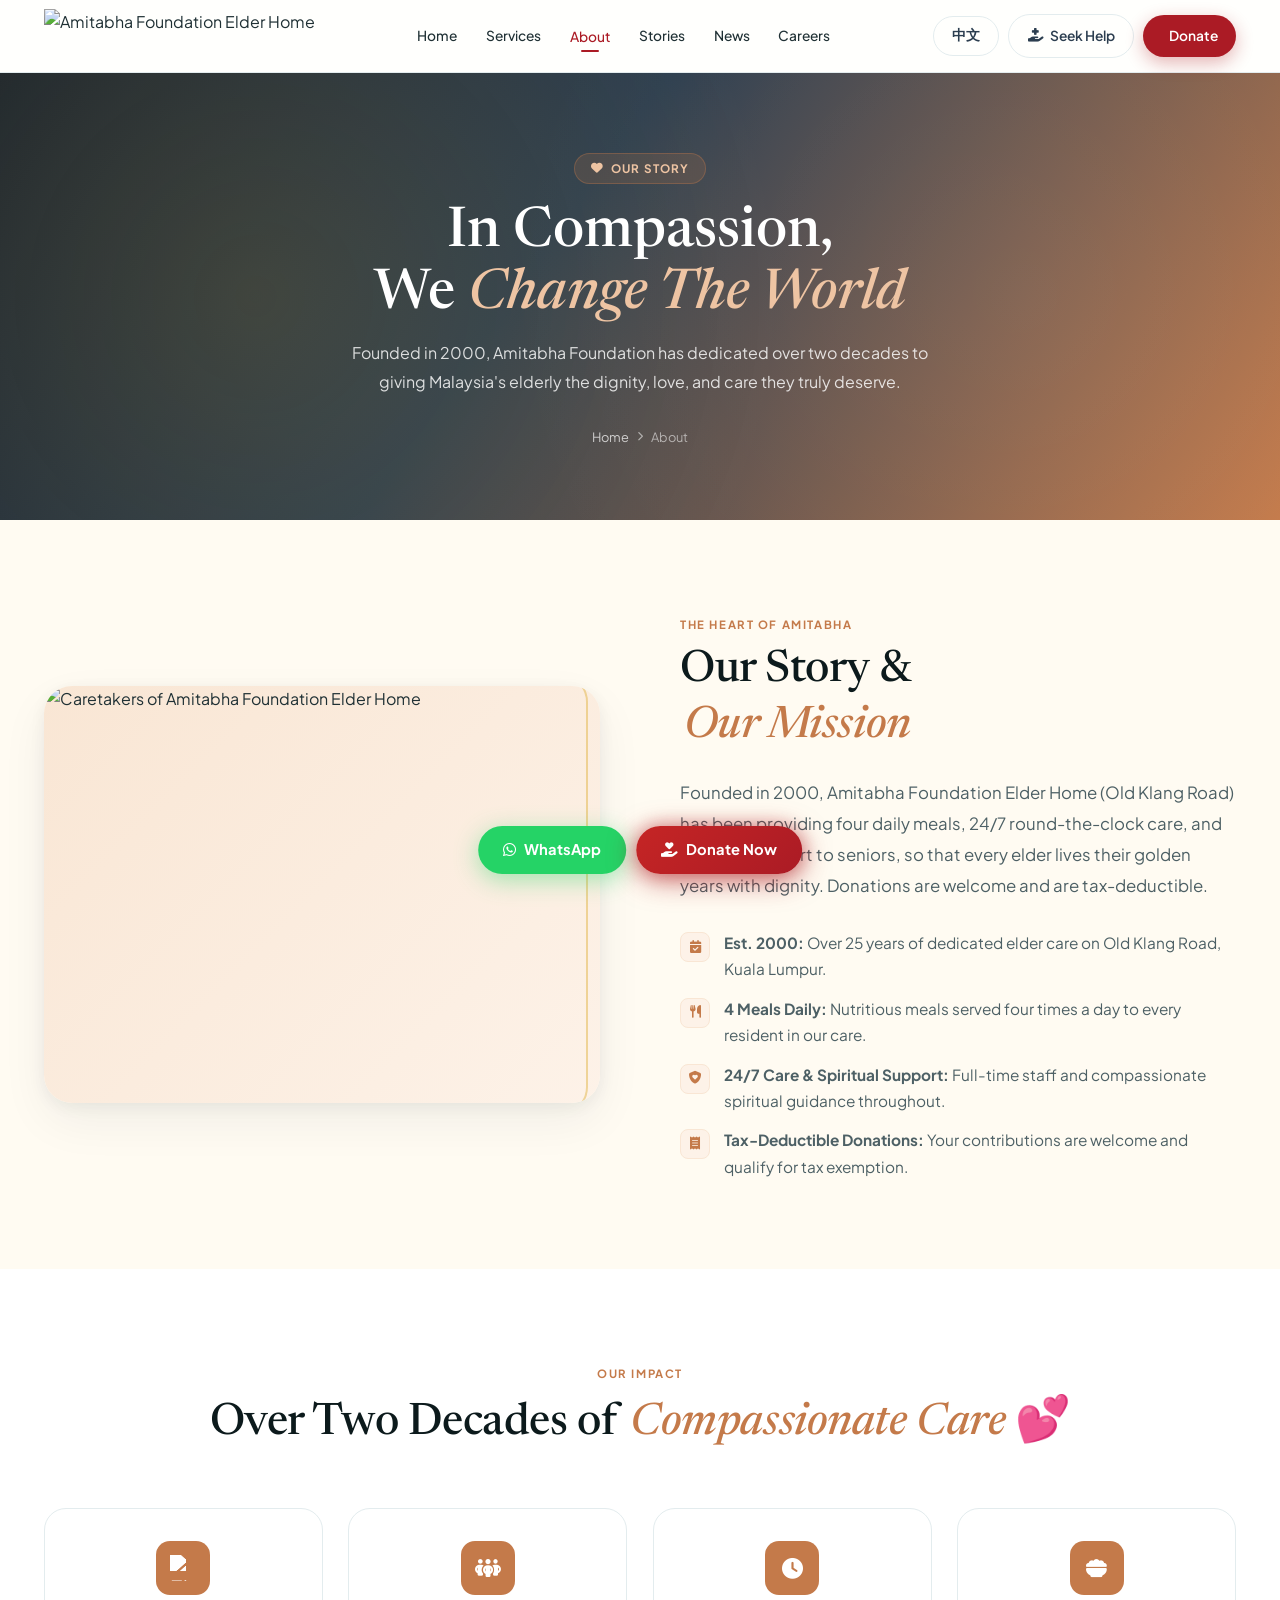
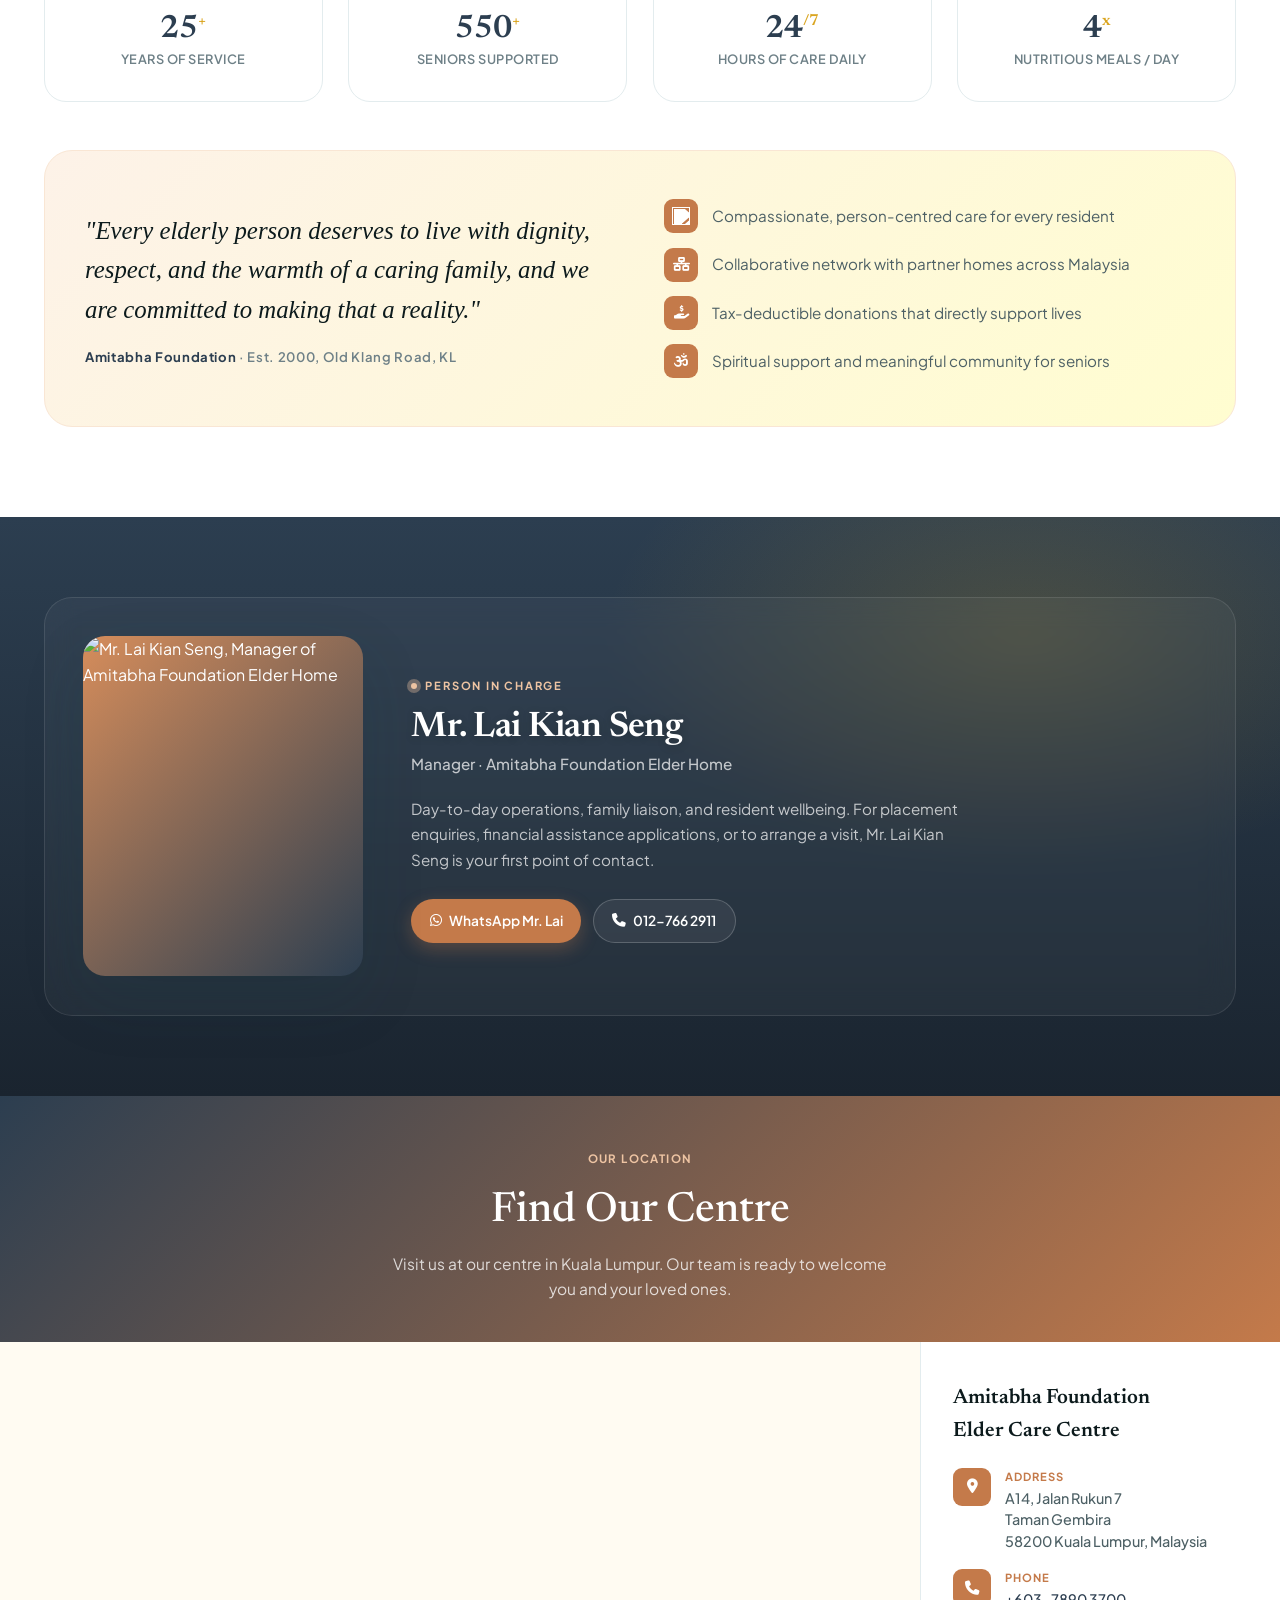
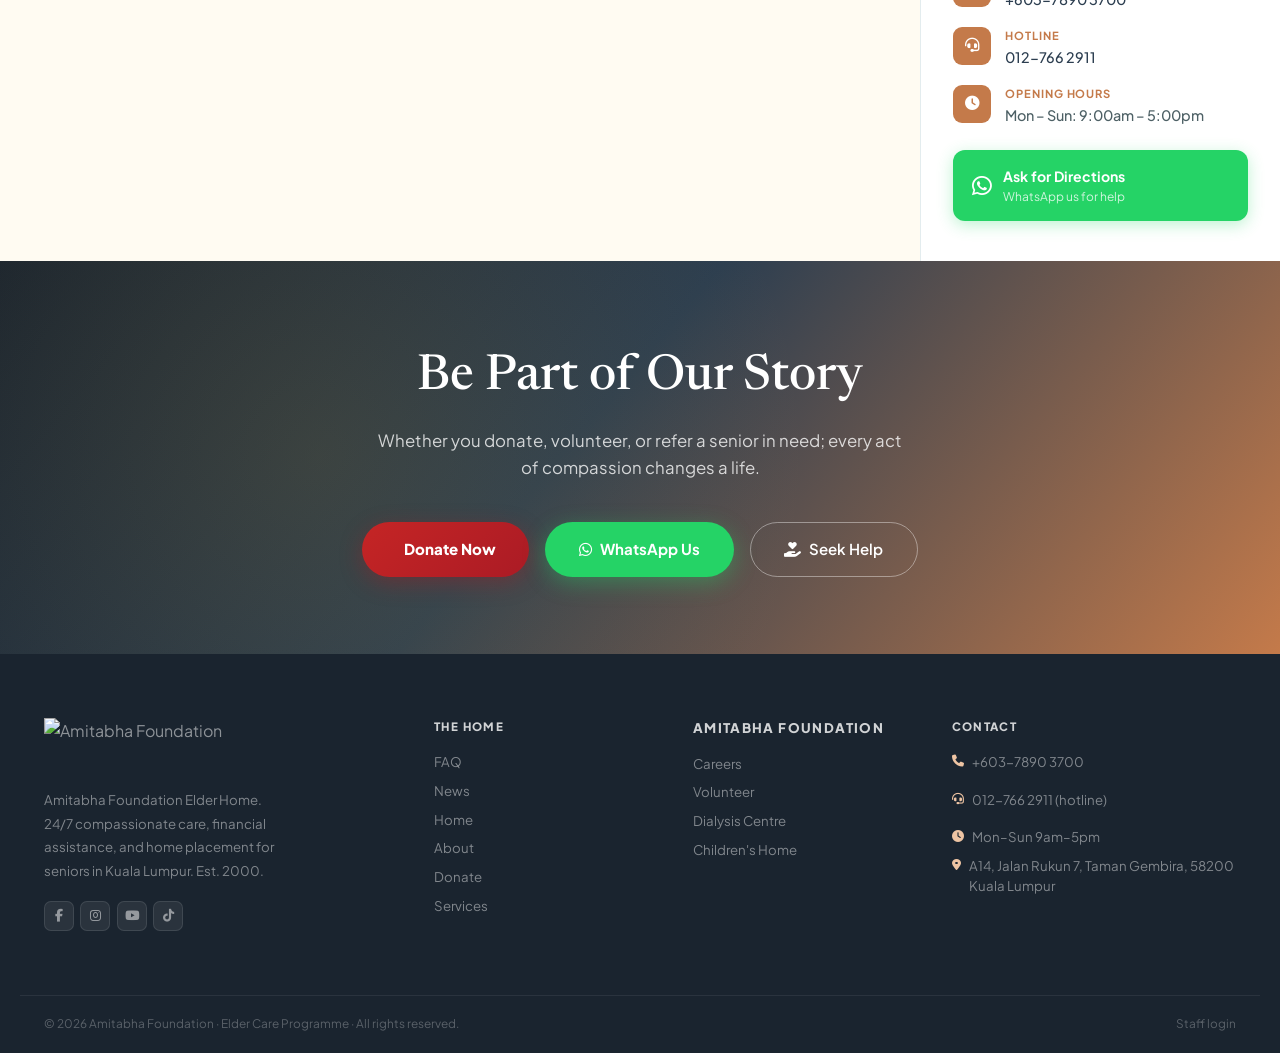
==== commit 771a6174: "Remove fees FAQ, single story video, staff login link, fix social links - Remove the "How much does " ====
--- a/about.html
+++ b/about.html
@@ -468,9 +468,9 @@
       <p data-i18n="foot.p">Amitabha Foundation Elder Home. 24/7 compassionate care, financial assistance, and home placement for seniors in Kuala Lumpur. Est. 2000.</p>
       <div class="foot-soc">
         <a href="https://www.facebook.com/people/Amitabha-Foundation-Elder-Home/61578688747686/" target="_blank" rel="noopener"><i class="fab fa-facebook-f"></i></a>
-        <a href="https://www.instagram.com/amitabhafoundation" target="_blank" rel="noopener"><i class="fab fa-instagram"></i></a>
-        <a href="https://www.youtube.com/@amitabhafoundation" target="_blank" rel="noopener"><i class="fab fa-youtube"></i></a>
-        <a href="#"><i class="fab fa-tiktok"></i></a>
+        <a href="https://www.instagram.com/amitabhamalaysia/" target="_blank" rel="noopener"><i class="fab fa-instagram"></i></a>
+        <a href="https://www.youtube.com/@amitabhamalaysia" target="_blank" rel="noopener"><i class="fab fa-youtube"></i></a>
+        <a href="https://www.tiktok.com/@amitabhafoundation" target="_blank" rel="noopener"><i class="fab fa-tiktok"></i></a>
       </div>
     </div>
     <div class="foot-col">
@@ -500,6 +500,7 @@
   </div>
   <div class="foot-bot">
     <p data-i18n="foot.copyright">© 2026 Amitabha Foundation · Elder Care Programme · All rights reserved.</p>
+    <a href="/login" data-i18n="foot.staff" style="font-size:.74rem;color:rgba(255,255,255,.28);text-decoration:none">Staff login</a>
   </div>
 </footer>
 
